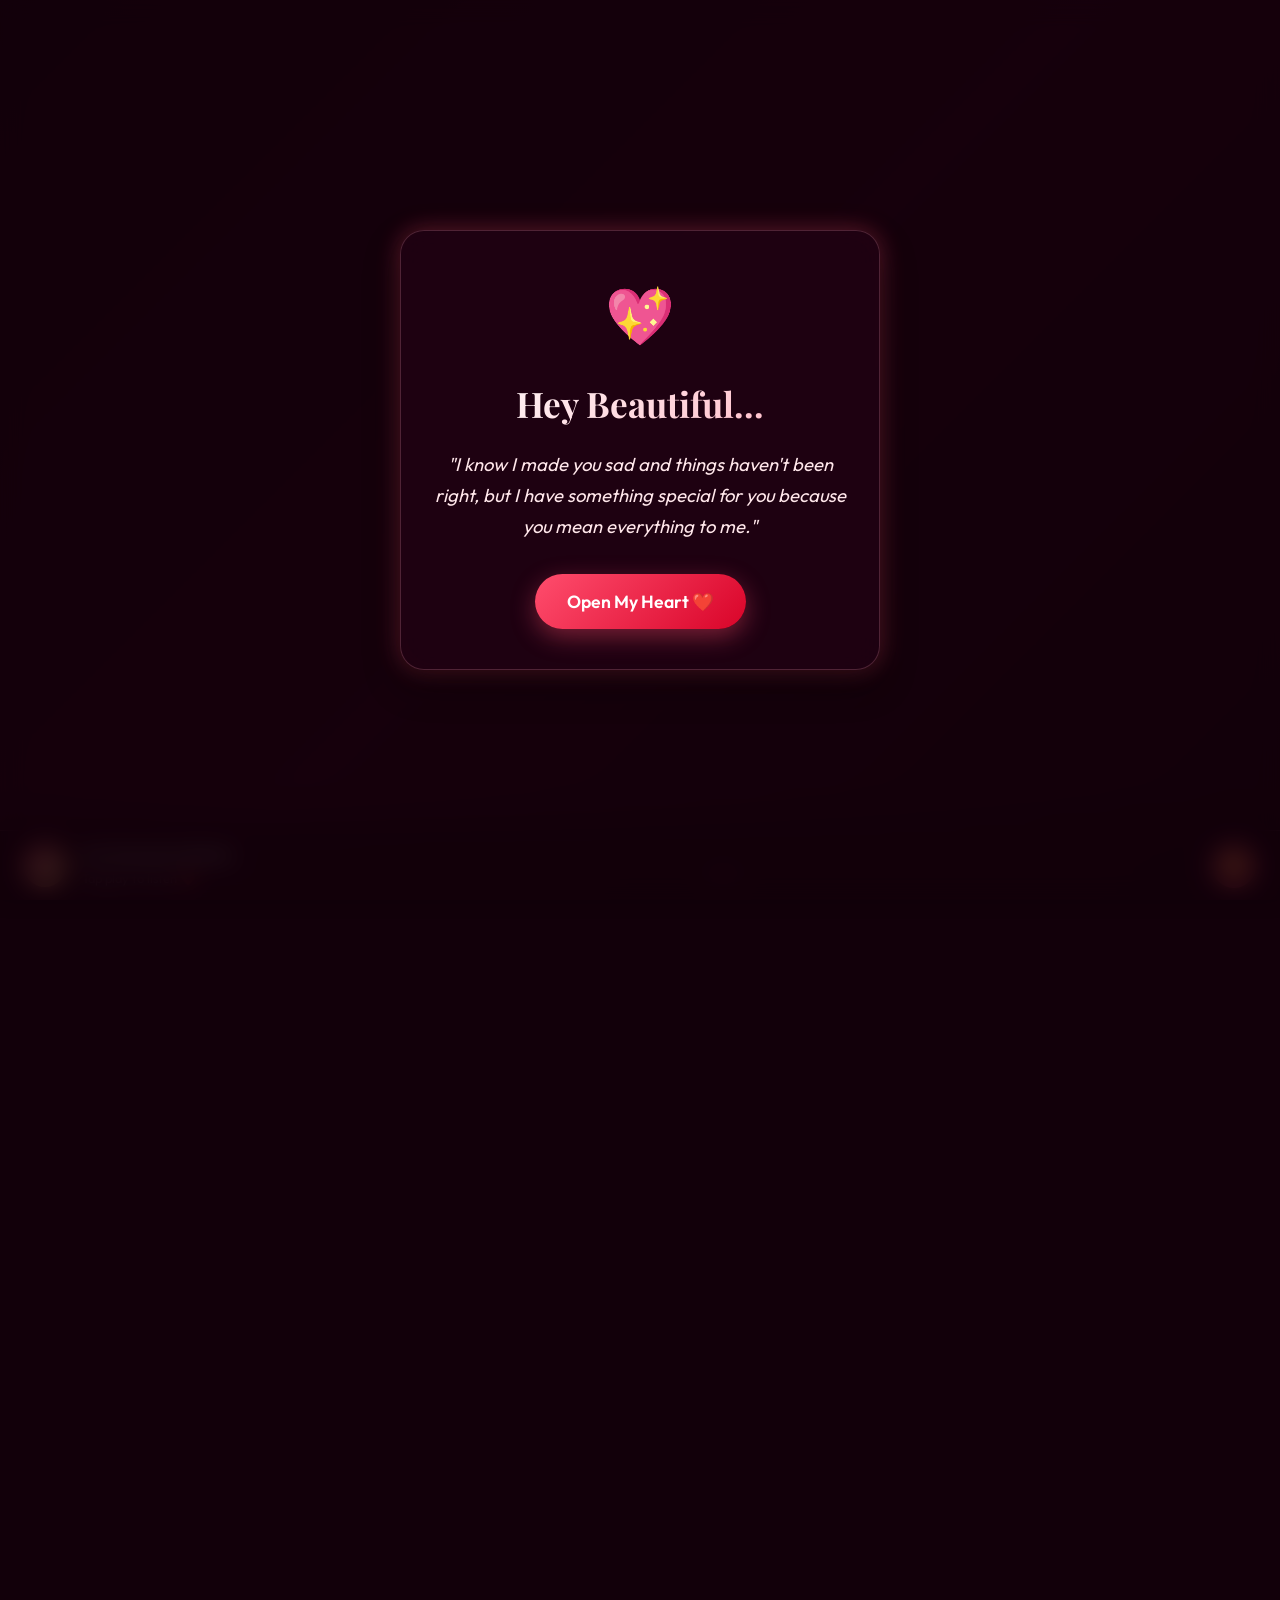
==== index.html @ ce6f336f "Add files via upload" ====
<!DOCTYPE html>
<html lang="en">
<head>
    <meta charset="UTF-8">
    <meta name="viewport" content="width=device-width, initial-scale=1.0">
    <title>For My Dearest Babu ❤️ | Apology & Belated Birthday</title>
    
    <!-- Google Fonts -->
    <link rel="preconnect" href="https://fonts.googleapis.com">
    <link rel="preconnect" href="https://fonts.gstatic.com" crossorigin>
    <link href="https://fonts.googleapis.com/css2?family=Caveat:wght@600;700&family=Outfit:wght@300;400;500;600;700&family=Playfair+Display:ital,wght@0,600;0,700;1,400&display=swap" rel="stylesheet">
    
    <!-- Main Stylesheet -->
    <link rel="stylesheet" href="style.css">
    
    <!-- Canvas Confetti Library -->
    <script src="https://cdn.jsdelivr.net/npm/canvas-confetti@1.6.0/dist/confetti.browser.min.js"></script>
</head>
<body>

    <!-- Floating Background Particles (Hearts & Sparkles) -->
    <div id="hearts-container" aria-hidden="true"></div>

    <!-- ========================================== -->
    <!-- INITIAL POPUP MODAL SCREEN                 -->
    <!-- ========================================== -->
    <div id="initial-modal" class="modal-overlay active">
        <div class="modal-card initial-card">
            <div class="modal-heart-icon">💖</div>
            <h1 class="modal-title">Hey Beautiful...</h1>
            <p class="modal-message">
                "I know I made you sad and things haven't been right, but I have something special for you because you mean everything to me."
            </p>
            <button id="open-experience-btn" class="btn btn-primary pulse-btn">
                <span>Open My Heart ❤️</span>
            </button>
        </div>
    </div>

    <!-- ========================================== -->
    <!-- MAIN CONTAINER                             -->
    <!-- ========================================== -->
    <main id="main-content" class="content-hidden">

        <!-- HEADER SECTION -->
        <header class="header">
            <div class="header-badge">A Heartfelt Note For You</div>
            <h1 class="gradient-text">I Am So Sorry, Babu</h1>
            <p class="subtitle">I ruined your special day, but my love for you is forever. Let me make it right.</p>
        </header>

        <!-- APOLOGY & STORY SECTION -->
        <section class="section apology-section">
            <div class="glass-card apology-card">
                <div class="card-sparkle top-right">✨</div>
                <div class="card-sparkle bottom-left">🌸</div>
                <h2>My Sincere Apology 🥺</h2>
                <div class="apology-text">
                    <p>
                        I know I hurt your feelings and spoiled your birthday mood. Looking back, I feel so foolish for letting anything ruin a day that was supposed to be all about celebrating <strong>YOU</strong>. 
                    </p>
                    <p>
                        You bring so much warmth, laughter, and light into my life every single day. Seeing you sad breaks my heart into a thousand pieces, especially when I'm the reason behind it. 
                    </p>
                    <p>
                        Please know that I regret it deeply. You deserve the world, all the happiness, and endless love. I promise to cherish you, listen to you, and always put a smile on your beautiful face.
                    </p>
                </div>
            </div>
        </section>

        <!-- PHOTO GALLERY SECTION -->
        <section class="section gallery-section">
            <div class="section-title">
                <h2>Our Precious Memories 📸</h2>
                <p>Every moment with you is my favorite memory</p>
            </div>

            <!-- PHOTO GALLERY GRID -->
            <!-- ========================================================================= -->
            <!-- INSTRUCTION FOR USER: TO REPLACE WITH YOUR REAL PHOTOS:                  -->
            <!-- Replace the src="assets/images/photoX.png" below with your photo paths!  -->
            <!-- ========================================================================= -->
            <div class="gallery-grid">

                <!-- Photo Card 1 -->
                <div class="polaroid-card" onclick="openLightbox('assets/images/photo1.jpg', 'My World & Me 💚')">
                    <div class="tape"></div>
                    <div class="image-wrapper">
                        <img src="assets/images/photo1.jpg" alt="Raj & Abby" loading="lazy">
                    </div>
                    <div class="polaroid-caption">My World & Me 💚</div>
                </div>

                <!-- Photo Card 2 -->
                <div class="polaroid-card" onclick="openLightbox('assets/images/photo2.jpg', 'Unforgettable Black & White Memory 🖤')">
                    <div class="tape"></div>
                    <div class="image-wrapper">
                        <img src="assets/images/photo2.jpg" alt="Sweet Moments Together" loading="lazy">
                    </div>
                    <div class="polaroid-caption">Unforgettable Memory 🖤</div>
                </div>

                <!-- Photo Card 3 -->
                <div class="polaroid-card" onclick="openLightbox('assets/images/photo3.jpg', 'Mirror Selfie With My Abby 💖')">
                    <div class="tape"></div>
                    <div class="image-wrapper">
                        <img src="assets/images/photo3.jpg" alt="Mirror Selfie" loading="lazy">
                    </div>
                    <div class="polaroid-caption">Mirror Selfie With Abby 💖</div>
                </div>

                <!-- Photo Card 4 -->
                <div class="polaroid-card" onclick="openLightbox('assets/images/photo4.jpg', 'My Gorgeous Birthday Girl ✨')">
                    <div class="tape"></div>
                    <div class="image-wrapper">
                        <img src="assets/images/photo4.jpg" alt="Beautiful Abby" loading="lazy">
                    </div>
                    <div class="polaroid-caption">My Gorgeous Abby ✨</div>
                </div>

                <!-- Photo Card 5 -->
                <div class="polaroid-card" onclick="openLightbox('assets/images/photo5.jpg', 'The Cutest Squishy Face 🥰')">
                    <div class="tape"></div>
                    <div class="image-wrapper">
                        <img src="assets/images/photo5.jpg" alt="Cute Moments" loading="lazy">
                    </div>
                    <div class="polaroid-caption">Cutest Squishy Face 🥰</div>
                </div>

            </div>
        </section>

        <!-- FORGIVENESS QUESTION SECTION -->
        <section class="section forgiveness-section" id="forgiveness-area">
            <div class="glass-card forgiveness-card">
                <div class="question-heart-pulse">❤️</div>
                <h2>Would you forgive me?</h2>
                <p>Can we make peace and celebrate your birthday together?</p>

                <div class="button-group">
                    <button id="yes-btn" class="btn btn-yes">
                        <span>YES, I Forgive You! 🥰</span>
                    </button>
                    
                    <button id="no-btn" class="btn btn-no">
                        <span id="no-btn-text">No 😤</span>
                    </button>
                </div>
            </div>
        </section>

        <!-- ========================================== -->
        <!-- CELEBRATION & FINAL MESSAGE SECTION        -->
        <!-- (REVEALED AFTER CLICKING YES)              -->
        <!-- ========================================== -->
        <section id="celebration-section" class="section celebration-section hidden">
            
            <div class="celebration-header glass-card">
                <div class="birthday-badge">🎉 IT'S PARTY TIME! 🎉</div>
                <h1 class="birthday-heading text-glow">
                    Happy Belated Birthday Babu! <br>Love you a lot ❤️
                </h1>
                <p class="birthday-sub">You hold the key to my heart forever!</p>
            </div>

            <!-- HEARTFELT BELATED BIRTHDAY LETTER -->
            <!-- ========================================================================= -->
            <!-- INSTRUCTION FOR USER: YOU CAN EDIT YOUR PERSONAL BELATED BIRTHDAY LETTER -->
            <!-- INSIDE THE DIV BELOW!                                                     -->
            <!-- ========================================================================= -->
            <div class="glass-card letter-card">
                <div class="letter-stamp">💌</div>
                <h2 class="handwritten-title">My Dearest Love,</h2>
                
                <div class="letter-body">
                    <p>
                        Happy belated birthday, baccha ❤️🥺
                    </p>
                    <p>
                        Bro, I know maine tumhara birthday spoil kar diya because of my behaviour, aur upar se main tumhare liye kuch special bhi nahi kar paya… and honestly, mujhe iska genuinely bahut bura lagta hai. You deserved so much more, especially on your special day. 🥺❤️
                    </p>
                    <p>
                        But ab main bas ye chahta hoon ki aaj se tumhara <strong>har din special ho</strong>, tum khush raho, smile karti raho, aur meri wajah se tumhe woh saari happiness mile jo tum deserve karti ho. 🫶🏻
                    </p>
                    <p>
                        Babu, main tumhare liye jitna bhi kar loon, mujhe hamesha lagega ki kam hai. Tumne mere liye itna kuch kiya hai — chahe woh tumhare surprises ho, meri side lena ho, mujhe manana ho, meri stupidities ko tolerate karna ho, ya phir har situation mein mera saath na chhodne wala tumhara <strong>never-give-up attitude</strong>. ❤️
                    </p>
                    <p>
                        Tumne mere liye bohot kuch kiya hai, aur shayad main har baar words mein express nahi kar pata ki main us sabko kitna value karta hoon. But I really do, babu. More than you know. 🥺
                    </p>
                    <p>
                        Ab meri bas ek wish hai — <strong>meri Abby hamesha happy rahe, healthy rahe, peaceful rahe aur apni beautiful si smile ke saath rahe.</strong> ❤️
                    </p>
                    <p>
                        Aur main chahta hoon ki main tumhari life mein problems ka reason nahi, balki tumhari happiness, comfort aur support ka reason banu. 🫂❤️
                    </p>
                    <p>
                        I love you so much, baccha. ❤️<br>
                        And this time, I don't just want to say it… <strong>I want to show it every single day.</strong> 🥺🫶🏻.......
                    </p>
                    
                    <div class="letter-signature">
                        Forever & Always Yours,<br>
                        <span class="signature-name">Your One and Only Raj ❤️</span>
                    </div>
                </div>
            </div>

            <!-- REASONS WHY I LOVE YOU (INTERACTIVE CARDS) -->
            <div class="reasons-wrapper">
                <h3 class="sub-title">5 Reasons Why You Are My Everything 💖</h3>
                <div class="reasons-grid">
                    <div class="reason-card">
                        <div class="reason-num">01</div>
                        <h4>Your Gorgeous Smile</h4>
                        <p>It instantly brightens up my darkest days and melts my heart every single time.</p>
                    </div>
                    <div class="reason-card">
                        <div class="reason-num">02</div>
                        <h4>Your Caring Heart</h4>
                        <p>You care so genuinely and love so purely. You make me want to be a better person.</p>
                    </div>
                    <div class="reason-card">
                        <div class="reason-num">03</div>
                        <h4>Our Inside Jokes</h4>
                        <p>No one makes me laugh like you do. We are the perfect silly team together!</p>
                    </div>
                    <div class="reason-card">
                        <div class="reason-num">04</div>
                        <h4>Your Soft Hugs</h4>
                        <p>Wrapping my arms around you feels like home. It's my favorite place in the world.</p>
                    </div>
                    <div class="reason-card">
                        <div class="reason-num">05</div>
                        <h4>Simply Being YOU</h4>
                        <p>You are unique, beautiful, funny, and precious. Never change, my love!</p>
                    </div>
                </div>
            </div>

            <!-- LOVE VOUCHERS / PROMISES -->
            <div class="vouchers-wrapper">
                <h3 class="sub-title">Your Special Birthday Love Coupons 🎟️</h3>
                <p class="voucher-sub">Tap any coupon to redeem it with me anytime!</p>
                
                <div class="vouchers-grid">
                    <div class="voucher-card" onclick="redeemVoucher(this)">
                        <div class="voucher-icon">☕</div>
                        <h4>Cotea Cafe Date</h4>
                        <p>Your favorite coffee & conversation date!</p>
                        <span class="voucher-status">Tap to Redeem</span>
                    </div>
                    <div class="voucher-card" onclick="redeemVoucher(this)">
                        <div class="voucher-icon">🌙</div>
                        <h4>Late Night Campus Walk</h4>
                        <p>Walking hand-in-hand under the stars!</p>
                        <span class="voucher-status">Tap to Redeem</span>
                    </div>
                    <div class="voucher-card" onclick="redeemVoucher(this)">
                        <div class="voucher-icon">📞</div>
                        <h4>Late Night Phone Calls</h4>
                        <p>Endless late night talks until sunrise!</p>
                        <span class="voucher-status">Tap to Redeem</span>
                    </div>
                    <div class="voucher-card" onclick="redeemVoucher(this)">
                        <div class="voucher-icon">🍦</div>
                        <h4>Late Night Ice Cream Drive</h4>
                        <p>Valid anytime! My treat!</p>
                        <span class="voucher-status">Tap to Redeem</span>
                    </div>
                    <div class="voucher-card" onclick="redeemVoucher(this)">
                        <div class="voucher-icon">🤗</div>
                        <h4>Unlimited Hugs & Cuddles</h4>
                        <p>No expiration date!</p>
                        <span class="voucher-status">Tap to Redeem</span>
                    </div>
                    <div class="voucher-card" onclick="redeemVoucher(this)">
                        <div class="voucher-icon">👑</div>
                        <h4>"You Win Any Argument" Pass</h4>
                        <p>One free win guaranteed!</p>
                        <span class="voucher-status">Tap to Redeem</span>
                    </div>
                </div>
            </div>

        </section>

    </main>

    <!-- ========================================== -->
    <!-- PLAYFUL STUBBORN 'NO' POPUP MODAL          -->
    <!-- ========================================== -->
    <div id="playful-modal" class="modal-overlay">
        <div class="modal-card alert-card">
            <div class="modal-emoji" id="alert-emoji">🥺</div>
            <h3 id="alert-title">Ab to maaf krdo please!</h3>
            <p id="alert-msg">I promise to treat you like a princess forever! Try clicking Yes!</p>
            <button id="alert-close-btn" class="btn btn-secondary">
                <span>Okay, I'll think! 💭</span>
            </button>
        </div>
    </div>

    <!-- ========================================== -->
    <!-- LIGHTBOX MODAL FOR GALLERY IMAGES          -->
    <!-- ========================================== -->
    <div id="lightbox-modal" class="modal-overlay" onclick="closeLightbox()">
        <div class="lightbox-content" onclick="event.stopPropagation()">
            <span class="lightbox-close" onclick="closeLightbox()">&times;</span>
            <img id="lightbox-img" src="" alt="Enlarged Photo">
            <p id="lightbox-caption"></p>
        </div>
    </div>

    <!-- ========================================== -->
    <!-- FIXED FLOATING AUDIO PLAYER BAR             -->
    <!-- ========================================== -->
    <div class="audio-player-bar">
        <!-- ========================================================================= -->
        <!-- INSTRUCTION FOR USER: TO ADD YOUR FAVOURITE MP3 SONG:                    -->
        <!-- Add your audio file at src="assets/audio/song.mp3" below!                -->
        <!-- ========================================================================= -->
        <audio id="bg-audio" loop>
            <source src="assets/audio/song.mp3" type="audio/mp3">
        </audio>

        <div class="player-info">
            <div class="music-disc" id="music-disc">🎵</div>
            <div class="track-details">
                <span class="track-title" id="track-title">Our Romantic Melody</span>
                <span class="track-status" id="track-status">Tap play to listen ❤️</span>
            </div>
        </div>

        <div class="equalizer-bars" id="equalizer">
            <div class="bar"></div>
            <div class="bar"></div>
            <div class="bar"></div>
            <div class="bar"></div>
        </div>

        <button id="audio-toggle-btn" class="audio-btn" title="Play / Pause Song">
            <span id="audio-btn-icon">▶️</span>
        </button>
    </div>

    <!-- Main JavaScript File -->
    <script src="script.js"></script>
</body>
</html>
---- style.css ----
/* ==========================================
   CSS DESIGN SYSTEM & STYLING
   Project: Romantic Apology & Birthday Website
   ========================================== */

:root {
    --bg-dark: #12000a;
    --bg-gradient: linear-gradient(135deg, #18000e 0%, #2e001b 50%, #15000c 100%);
    --card-bg: rgba(255, 255, 255, 0.08);
    --card-border: rgba(255, 154, 180, 0.22);
    --card-hover-border: rgba(255, 77, 109, 0.5);
    
    --primary-rose: #ff4d6d;
    --primary-light: #ff758f;
    --primary-soft: #ffb3c1;
    --accent-gold: #ffd166;
    --accent-glow: #ff85a1;
    
    --text-white: #ffffff;
    --text-pink: #ffe6ea;
    --text-muted: #d8b4bc;
    
    --font-heading: 'Playfair Display', serif;
    --font-body: 'Outfit', sans-serif;
    --font-handwriting: 'Caveat', cursive;
    
    --radius-lg: 24px;
    --radius-md: 16px;
    --radius-sm: 12px;
    
    --shadow-glow: 0 0 25px rgba(255, 77, 109, 0.35);
    --shadow-card: 0 15px 35px rgba(0, 0, 0, 0.4);
    
    --transition-fast: 0.25s ease;
    --transition-smooth: 0.4s cubic-bezier(0.16, 1, 0.3, 1);
}

/* RESET & BASE STYLES */
* {
    margin: 0;
    padding: 0;
    box-sizing: border-box;
    -webkit-tap-highlight-color: transparent;
}

html {
    scroll-behavior: smooth;
    font-size: 16px;
}

body {
    background: var(--bg-dark);
    background-image: var(--bg-gradient);
    background-attachment: fixed;
    color: var(--text-pink);
    font-family: var(--font-body);
    min-height: 100vh;
    overflow-x: hidden;
    position: relative;
    line-height: 1.6;
    padding-bottom: 90px; /* space for fixed audio player */
}

/* FLOATING HEARTS BACKGROUND */
#hearts-container {
    position: fixed;
    top: 0;
    left: 0;
    width: 100vw;
    height: 100vh;
    pointer-events: none;
    z-index: 1;
    overflow: hidden;
}

.floating-heart {
    position: absolute;
    bottom: -50px;
    color: var(--primary-rose);
    opacity: 0.6;
    font-size: 1.5rem;
    animation: floatUp 8s linear infinite;
}

@keyframes floatUp {
    0% {
        transform: translateY(0) rotate(0deg) scale(0.8);
        opacity: 0;
    }
    10% {
        opacity: 0.7;
    }
    90% {
        opacity: 0.7;
    }
    100% {
        transform: translateY(-115vh) rotate(360deg) scale(1.2);
        opacity: 0;
    }
}

/* MAIN LAYOUT CONTAINER */
main {
    max-width: 800px;
    margin: 0 auto;
    padding: 2rem 1.25rem;
    position: relative;
    z-index: 2;
    transition: opacity var(--transition-smooth), transform var(--transition-smooth);
}

.content-hidden {
    opacity: 0;
    transform: translateY(30px);
    pointer-events: none;
}

/* ==========================================
   MODAL DIALOGS (INITIAL & PLAYFUL NO & LIGHTBOX)
   ========================================== */
.modal-overlay {
    position: fixed;
    top: 0;
    left: 0;
    width: 100vw;
    height: 100vh;
    background: rgba(18, 0, 10, 0.85);
    backdrop-filter: blur(12px);
    -webkit-backdrop-filter: blur(12px);
    display: flex;
    align-items: center;
    justify-content: center;
    z-index: 1000;
    padding: 1.5rem;
    opacity: 0;
    pointer-events: none;
    transition: opacity var(--transition-smooth);
}

.modal-overlay.active {
    opacity: 1;
    pointer-events: auto;
}

.modal-card {
    background: rgba(35, 2, 20, 0.75);
    border: 1px solid var(--card-border);
    border-radius: var(--radius-lg);
    padding: 2.5rem 2rem;
    max-width: 480px;
    width: 100%;
    text-align: center;
    box-shadow: var(--shadow-card), var(--shadow-glow);
    backdrop-filter: blur(20px);
    transform: scale(0.9);
    transition: transform var(--transition-smooth);
}

.modal-overlay.active .modal-card {
    transform: scale(1);
}

.modal-heart-icon, .modal-emoji {
    font-size: 3.5rem;
    margin-bottom: 1rem;
    animation: heartBeat 1.8s infinite;
}

@keyframes heartBeat {
    0%, 100% { transform: scale(1); }
    15% { transform: scale(1.25); }
    30% { transform: scale(1); }
    45% { transform: scale(1.15); }
}

.modal-title {
    font-family: var(--font-heading);
    font-size: 2.2rem;
    color: var(--text-white);
    margin-bottom: 1rem;
    background: linear-gradient(135deg, #ffffff 0%, var(--primary-soft) 100%);
    -webkit-background-clip: text;
    -webkit-text-fill-color: transparent;
}

.modal-message {
    font-size: 1.15rem;
    color: var(--text-pink);
    margin-bottom: 2rem;
    font-style: italic;
    line-height: 1.7;
}

/* ==========================================
   BUTTON STYLES
   ========================================== */
.btn {
    display: inline-flex;
    align-items: center;
    justify-content: center;
    gap: 0.6rem;
    padding: 1rem 2rem;
    border-radius: 50px;
    font-size: 1.1rem;
    font-weight: 600;
    font-family: var(--font-body);
    border: none;
    cursor: pointer;
    transition: all var(--transition-smooth);
    position: relative;
    overflow: hidden;
}

.btn-primary {
    background: linear-gradient(135deg, var(--primary-rose) 0%, #d90429 100%);
    color: var(--text-white);
    box-shadow: 0 8px 25px rgba(255, 77, 109, 0.4);
}

.btn-primary:hover {
    transform: translateY(-3px) scale(1.03);
    box-shadow: 0 12px 30px rgba(255, 77, 109, 0.6);
}

.pulse-btn {
    animation: buttonGlow 2s infinite alternate;
}

@keyframes buttonGlow {
    0% { box-shadow: 0 0 15px rgba(255, 77, 109, 0.4); }
    100% { box-shadow: 0 0 35px rgba(255, 77, 109, 0.8), 0 0 10px #ffffff; }
}

.btn-yes {
    background: linear-gradient(135deg, #2b9348 0%, #55a630 100%);
    color: var(--text-white);
    box-shadow: 0 8px 25px rgba(43, 147, 72, 0.4);
    font-size: 1.2rem;
    padding: 1.1rem 2.2rem;
}

.btn-yes:hover {
    transform: scale(1.05);
    box-shadow: 0 12px 35px rgba(43, 147, 72, 0.6);
}

.btn-no {
    background: rgba(255, 255, 255, 0.12);
    color: var(--text-pink);
    border: 1px solid rgba(255, 255, 255, 0.2);
    font-size: 1.1rem;
}

.btn-no:hover {
    background: rgba(255, 77, 109, 0.2);
}

.btn-secondary {
    background: rgba(255, 255, 255, 0.15);
    color: var(--text-white);
    border: 1px solid var(--card-border);
}

.btn-secondary:hover {
    background: rgba(255, 255, 255, 0.25);
}

/* ==========================================
   HEADER SECTION STYLING
   ========================================== */
.header {
    text-align: center;
    margin-bottom: 3rem;
}

.header-badge {
    display: inline-block;
    padding: 0.4rem 1.2rem;
    border-radius: 50px;
    background: rgba(255, 77, 109, 0.15);
    border: 1px solid rgba(255, 77, 109, 0.3);
    color: var(--primary-light);
    font-size: 0.9rem;
    font-weight: 500;
    letter-spacing: 1px;
    margin-bottom: 1rem;
    text-transform: uppercase;
}

.gradient-text {
    font-family: var(--font-heading);
    font-size: 3rem;
    margin-bottom: 0.8rem;
    background: linear-gradient(135deg, #ffffff 0%, var(--primary-light) 50%, var(--accent-gold) 100%);
    -webkit-background-clip: text;
    -webkit-text-fill-color: transparent;
}

.subtitle {
    font-size: 1.15rem;
    color: var(--text-muted);
    max-width: 550px;
    margin: 0 auto;
}

/* ==========================================
   GLASS CARDS & SECTIONS
   ========================================== */
.section {
    margin-bottom: 3.5rem;
}

.glass-card {
    background: var(--card-bg);
    border: 1px solid var(--card-border);
    border-radius: var(--radius-lg);
    padding: 2.2rem;
    box-shadow: var(--shadow-card);
    backdrop-filter: blur(16px);
    -webkit-backdrop-filter: blur(16px);
    position: relative;
    overflow: hidden;
    transition: border-color var(--transition-smooth);
}

.glass-card:hover {
    border-color: var(--card-hover-border);
}

.card-sparkle {
    position: absolute;
    font-size: 1.8rem;
    opacity: 0.5;
    pointer-events: none;
}
.top-right { top: 15px; right: 20px; }
.bottom-left { bottom: 15px; left: 20px; }

/* APOLOGY TEXT */
.apology-card h2 {
    font-family: var(--font-heading);
    font-size: 2rem;
    color: var(--text-white);
    margin-bottom: 1.2rem;
    display: flex;
    align-items: center;
    gap: 0.6rem;
}

.apology-text p {
    font-size: 1.1rem;
    margin-bottom: 1.2rem;
    color: var(--text-pink);
    line-height: 1.8;
}

.apology-text p:last-child {
    margin-bottom: 0;
}

/* ==========================================
   PHOTO GALLERY SECTION (POLAROID STYLING)
   ========================================== */
.section-title {
    text-align: center;
    margin-bottom: 2rem;
}

.section-title h2 {
    font-family: var(--font-heading);
    font-size: 2.2rem;
    color: var(--text-white);
    margin-bottom: 0.4rem;
}

.section-title p {
    color: var(--text-muted);
    font-size: 1rem;
}

.gallery-grid {
    display: grid;
    grid-template-columns: repeat(2, 1fr);
    gap: 1.8rem;
}

.polaroid-card {
    background: #ffffff;
    padding: 12px 12px 18px 12px;
    border-radius: 6px;
    box-shadow: 0 10px 25px rgba(0, 0, 0, 0.5);
    position: relative;
    cursor: pointer;
    transition: transform var(--transition-smooth), box-shadow var(--transition-smooth);
    transform: rotate(calc(var(--rand-rotate, -2deg)));
}

.gallery-grid .polaroid-card:nth-child(1) { transform: rotate(-3deg); }
.gallery-grid .polaroid-card:nth-child(2) { transform: rotate(2deg); }
.gallery-grid .polaroid-card:nth-child(3) { transform: rotate(2.5deg); }
.gallery-grid .polaroid-card:nth-child(4) { transform: rotate(-2deg); }

.polaroid-card:hover {
    transform: scale(1.05) rotate(0deg) !important;
    z-index: 10;
    box-shadow: 0 20px 40px rgba(255, 77, 109, 0.4);
}

.tape {
    position: absolute;
    top: -12px;
    left: 50%;
    transform: translateX(-50%);
    width: 80px;
    height: 24px;
    background: rgba(255, 255, 255, 0.45);
    border: 1px solid rgba(255, 255, 255, 0.6);
    box-shadow: 0 2px 5px rgba(0,0,0,0.1);
    z-index: 2;
}

.image-wrapper {
    width: 100%;
    aspect-ratio: 4 / 3;
    overflow: hidden;
    border-radius: 4px;
    background: #1a000d;
}

.image-wrapper img {
    width: 100%;
    height: 100%;
    object-fit: cover;
    display: block;
    transition: transform 0.5s ease;
}

.polaroid-card:hover .image-wrapper img {
    transform: scale(1.08);
}

.polaroid-caption {
    font-family: var(--font-handwriting);
    font-size: 1.4rem;
    font-weight: 700;
    color: #2b0019;
    text-align: center;
    margin-top: 10px;
}

/* ==========================================
   FORGIVENESS QUESTION SECTION
   ========================================== */
.forgiveness-card {
    text-align: center;
    padding: 3rem 2rem;
    background: linear-gradient(135deg, rgba(255, 77, 109, 0.12) 0%, rgba(35, 2, 20, 0.8) 100%);
}

.question-heart-pulse {
    font-size: 3.5rem;
    margin-bottom: 1rem;
    display: inline-block;
    animation: heartPulse 1.5s infinite;
}

@keyframes heartPulse {
    0% { transform: scale(1); }
    50% { transform: scale(1.2); }
    100% { transform: scale(1); }
}

.forgiveness-card h2 {
    font-family: var(--font-heading);
    font-size: 2.5rem;
    color: var(--text-white);
    margin-bottom: 0.6rem;
}

.forgiveness-card p {
    font-size: 1.15rem;
    color: var(--text-muted);
    margin-bottom: 2.5rem;
}

.button-group {
    display: flex;
    align-items: center;
    justify-content: center;
    gap: 1.5rem;
    flex-wrap: wrap;
    position: relative;
    min-height: 80px;
}

/* ==========================================
   CELEBRATION SECTION (HAPPY BELATED BIRTHDAY)
   ========================================== */
.hidden {
    display: none !important;
}

.celebration-section {
    animation: fadeIn 1s ease forwards;
}

@keyframes fadeIn {
    from { opacity: 0; transform: translateY(20px); }
    to { opacity: 1; transform: translateY(0); }
}

.celebration-header {
    text-align: center;
    padding: 3.5rem 2rem;
    margin-bottom: 2.5rem;
    background: linear-gradient(135deg, rgba(255, 77, 109, 0.25) 0%, rgba(43, 0, 24, 0.85) 100%);
}

.birthday-badge {
    display: inline-block;
    padding: 0.5rem 1.5rem;
    border-radius: 50px;
    background: rgba(255, 209, 102, 0.2);
    border: 1px solid var(--accent-gold);
    color: var(--accent-gold);
    font-weight: 700;
    font-size: 0.95rem;
    letter-spacing: 1px;
    margin-bottom: 1.2rem;
}

.birthday-heading {
    font-family: var(--font-heading);
    font-size: 2.8rem;
    line-height: 1.25;
    margin-bottom: 1rem;
    color: #ffffff;
}

.text-glow {
    text-shadow: 0 0 20px rgba(255, 77, 109, 0.8), 0 0 40px rgba(255, 209, 102, 0.5);
}

.birthday-sub {
    font-size: 1.2rem;
    color: var(--primary-soft);
}

/* LETTER CARD STYLING */
.letter-card {
    padding: 3rem 2.5rem;
    margin-bottom: 3rem;
    background: rgba(255, 245, 247, 0.08);
}

.letter-stamp {
    position: absolute;
    top: 20px;
    right: 25px;
    font-size: 2.8rem;
}

.handwritten-title {
    font-family: var(--font-handwriting);
    font-size: 2.8rem;
    color: var(--primary-light);
    margin-bottom: 1.5rem;
}

.letter-body p {
    font-size: 1.15rem;
    line-height: 1.85;
    margin-bottom: 1.5rem;
    color: var(--text-pink);
}

.letter-signature {
    font-family: var(--font-handwriting);
    font-size: 1.8rem;
    margin-top: 2rem;
    text-align: right;
    color: var(--accent-gold);
}

.signature-name {
    font-size: 2.2rem;
    font-weight: 700;
}

/* REASONS I LOVE YOU STYLING */
.sub-title {
    font-family: var(--font-heading);
    font-size: 1.8rem;
    color: var(--text-white);
    text-align: center;
    margin-bottom: 1.8rem;
}

.reasons-wrapper {
    margin-bottom: 3.5rem;
}

.reasons-grid {
    display: grid;
    grid-template-columns: repeat(auto-fit, minmax(220px, 1fr));
    gap: 1.25rem;
}

.reason-card {
    background: var(--card-bg);
    border: 1px solid var(--card-border);
    border-radius: var(--radius-md);
    padding: 1.5rem;
    transition: transform var(--transition-smooth), border-color var(--transition-smooth);
}

.reason-card:hover {
    transform: translateY(-5px);
    border-color: var(--primary-rose);
}

.reason-num {
    font-family: var(--font-heading);
    font-size: 2rem;
    font-weight: 700;
    color: var(--primary-rose);
    opacity: 0.6;
    margin-bottom: 0.5rem;
}

.reason-card h4 {
    font-size: 1.2rem;
    color: var(--text-white);
    margin-bottom: 0.5rem;
}

.reason-card p {
    font-size: 0.95rem;
    color: var(--text-muted);
}

/* VOUCHERS / COUPONS */
.vouchers-wrapper {
    margin-bottom: 3rem;
}

.voucher-sub {
    text-align: center;
    color: var(--text-muted);
    margin-top: -1rem;
    margin-bottom: 1.8rem;
}

.vouchers-grid {
    display: grid;
    grid-template-columns: repeat(auto-fit, minmax(240px, 1fr));
    gap: 1.25rem;
}

.voucher-card {
    background: linear-gradient(135deg, rgba(255, 77, 109, 0.15) 0%, rgba(255, 209, 102, 0.08) 100%);
    border: 2px dashed var(--primary-soft);
    border-radius: var(--radius-md);
    padding: 1.5rem;
    text-align: center;
    cursor: pointer;
    transition: all var(--transition-smooth);
    position: relative;
}

.voucher-card:hover {
    transform: scale(1.03);
    border-color: var(--accent-gold);
    background: linear-gradient(135deg, rgba(255, 77, 109, 0.25) 0%, rgba(255, 209, 102, 0.15) 100%);
}

.voucher-icon {
    font-size: 2.5rem;
    margin-bottom: 0.6rem;
}

.voucher-card h4 {
    font-size: 1.15rem;
    color: var(--text-white);
    margin-bottom: 0.4rem;
}

.voucher-card p {
    font-size: 0.9rem;
    color: var(--text-muted);
    margin-bottom: 0.8rem;
}

.voucher-status {
    display: inline-block;
    padding: 0.3rem 0.8rem;
    border-radius: 50px;
    background: rgba(255, 255, 255, 0.15);
    font-size: 0.8rem;
    font-weight: 600;
    color: var(--accent-gold);
}

.voucher-card.redeemed {
    border-style: solid;
    border-color: #2b9348;
    background: rgba(43, 147, 72, 0.2);
}

.voucher-card.redeemed .voucher-status {
    background: #2b9348;
    color: #ffffff;
}

/* ==========================================
   LIGHTBOX MODAL STYLING
   ========================================== */
.lightbox-content {
    position: relative;
    max-width: 90vw;
    max-height: 85vh;
    text-align: center;
}

.lightbox-content img {
    max-width: 100%;
    max-height: 75vh;
    border-radius: var(--radius-md);
    box-shadow: var(--shadow-card), 0 0 30px rgba(255, 77, 109, 0.5);
    object-fit: contain;
}

.lightbox-close {
    position: absolute;
    top: -40px;
    right: 0;
    font-size: 2.5rem;
    color: var(--text-white);
    cursor: pointer;
}

#lightbox-caption {
    font-family: var(--font-handwriting);
    font-size: 1.8rem;
    color: var(--text-white);
    margin-top: 12px;
}

/* ==========================================
   FIXED FLOATING AUDIO PLAYER BAR
   ========================================== */
.audio-player-bar {
    position: fixed;
    bottom: 0;
    left: 0;
    width: 100vw;
    background: rgba(20, 0, 12, 0.92);
    border-top: 1px solid var(--card-border);
    backdrop-filter: blur(20px);
    -webkit-backdrop-filter: blur(20px);
    padding: 0.75rem 1.5rem;
    display: flex;
    align-items: center;
    justify-content: space-between;
    z-index: 999;
    box-shadow: 0 -10px 25px rgba(0, 0, 0, 0.5);
}

.player-info {
    display: flex;
    align-items: center;
    gap: 1rem;
}

.music-disc {
    width: 42px;
    height: 42px;
    border-radius: 50%;
    background: linear-gradient(135deg, var(--primary-rose), var(--accent-gold));
    display: flex;
    align-items: center;
    justify-content: center;
    font-size: 1.2rem;
    box-shadow: 0 0 12px rgba(255, 77, 109, 0.5);
}

.music-disc.playing {
    animation: spinDisc 4s linear infinite;
}

@keyframes spinDisc {
    100% { transform: rotate(360deg); }
}

.track-details {
    display: flex;
    flex-direction: column;
}

.track-title {
    font-size: 0.95rem;
    font-weight: 600;
    color: var(--text-white);
}

.track-status {
    font-size: 0.8rem;
    color: var(--text-muted);
}

/* EQUALIZER BARS */
.equalizer-bars {
    display: flex;
    align-items: flex-end;
    gap: 4px;
    height: 20px;
}

.equalizer-bars .bar {
    width: 4px;
    height: 4px;
    background: var(--primary-rose);
    border-radius: 2px;
    transition: height 0.2s ease;
}

.equalizer-bars.active .bar:nth-child(1) { animation: equalizing 0.8s infinite alternate; }
.equalizer-bars.active .bar:nth-child(2) { animation: equalizing 0.6s 0.2s infinite alternate; }
.equalizer-bars.active .bar:nth-child(3) { animation: equalizing 0.9s 0.1s infinite alternate; }
.equalizer-bars.active .bar:nth-child(4) { animation: equalizing 0.7s 0.3s infinite alternate; }

@keyframes equalizing {
    0% { height: 4px; }
    100% { height: 22px; background: var(--accent-gold); }
}

.audio-btn {
    width: 44px;
    height: 44px;
    border-radius: 50%;
    border: none;
    background: var(--primary-rose);
    color: #ffffff;
    font-size: 1.2rem;
    cursor: pointer;
    display: flex;
    align-items: center;
    justify-content: center;
    transition: transform var(--transition-fast);
}

.audio-btn:hover {
    transform: scale(1.1);
}

/* ==========================================
   RESPONSIVE MOBILE BREAKPOINTS
   ========================================== */
@media (max-width: 600px) {
    .gradient-text {
        font-size: 2.2rem;
    }
    
    .gallery-grid {
        grid-template-columns: 1fr;
        gap: 1.5rem;
    }

    .modal-card {
        padding: 2rem 1.25rem;
    }

    .modal-title {
        font-size: 1.8rem;
    }

    .forgiveness-card h2 {
        font-size: 2rem;
    }

    .birthday-heading {
        font-size: 2rem;
    }

    .letter-card {
        padding: 2rem 1.5rem;
    }

    .button-group {
        flex-direction: column;
        width: 100%;
    }

    .btn-yes, .btn-no {
        width: 100%;
    }
}
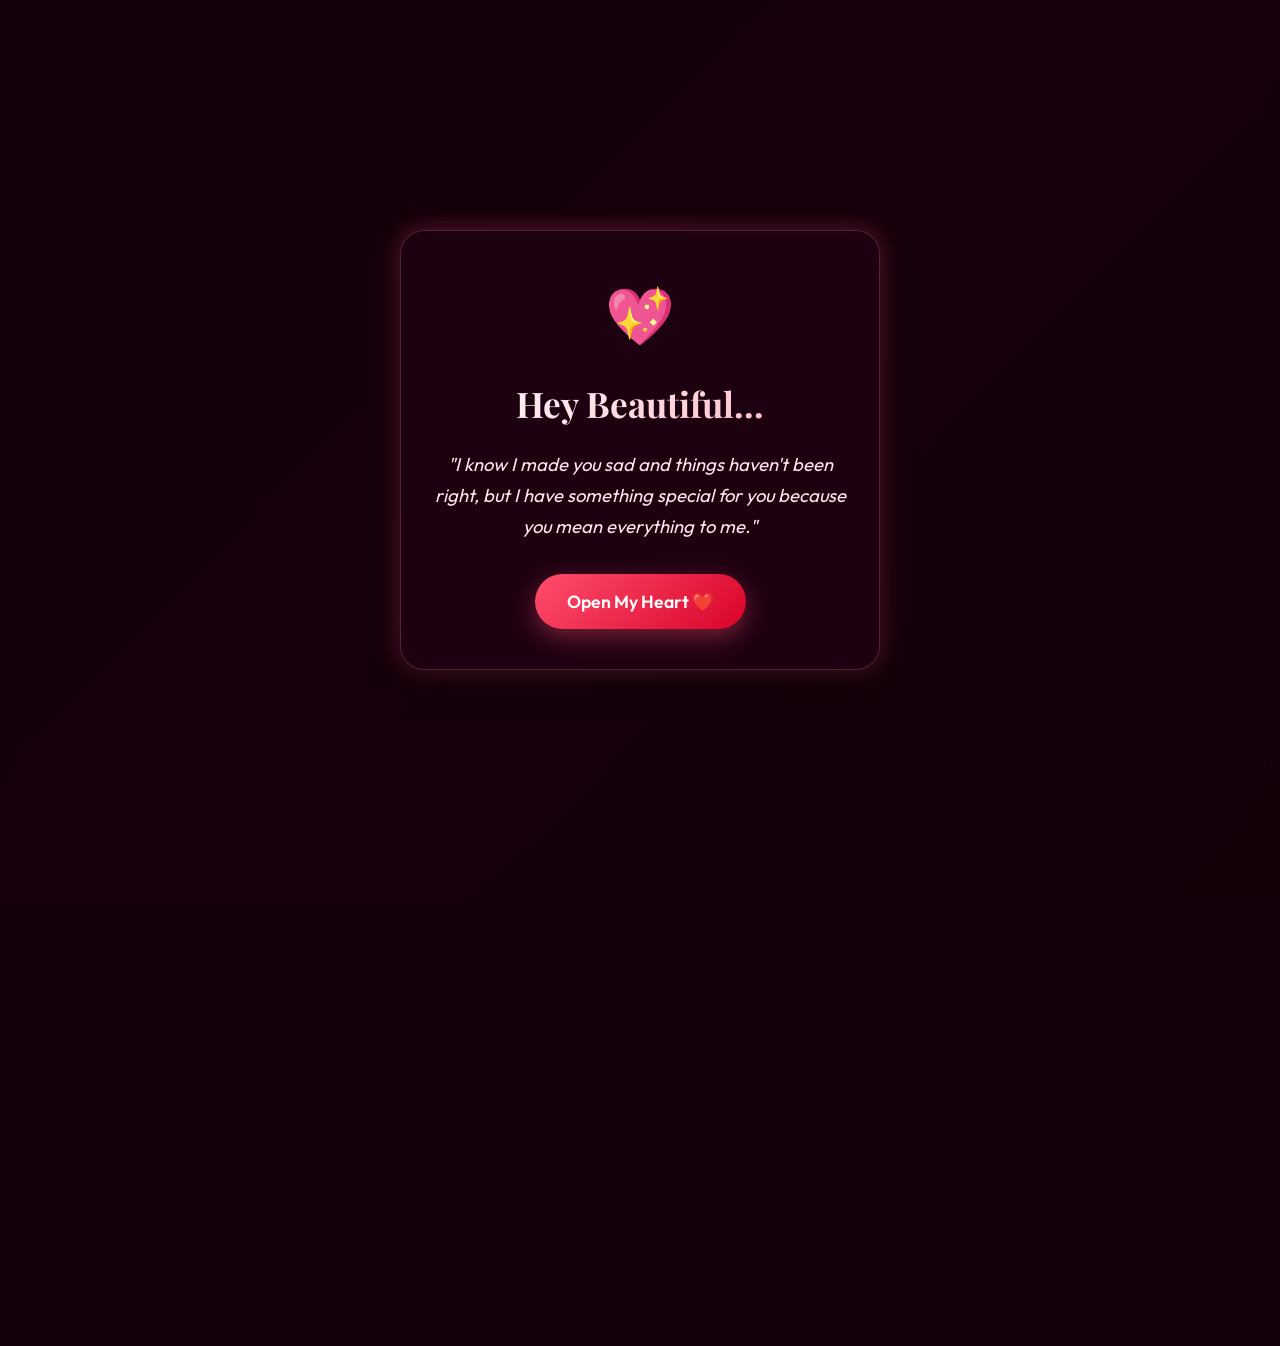
==== commit 75e43751: "Update index.html" ====
--- a/index.html
+++ b/index.html
@@ -69,68 +69,6 @@
             </div>
         </section>
 
-        <!-- PHOTO GALLERY SECTION -->
-        <section class="section gallery-section">
-            <div class="section-title">
-                <h2>Our Precious Memories 📸</h2>
-                <p>Every moment with you is my favorite memory</p>
-            </div>
-
-            <!-- PHOTO GALLERY GRID -->
-            <!-- ========================================================================= -->
-            <!-- INSTRUCTION FOR USER: TO REPLACE WITH YOUR REAL PHOTOS:                  -->
-            <!-- Replace the src="assets/images/photoX.png" below with your photo paths!  -->
-            <!-- ========================================================================= -->
-            <div class="gallery-grid">
-
-                <!-- Photo Card 1 -->
-                <div class="polaroid-card" onclick="openLightbox('assets/images/photo1.jpg', 'My World & Me 💚')">
-                    <div class="tape"></div>
-                    <div class="image-wrapper">
-                        <img src="assets/images/photo1.jpg" alt="Raj & Abby" loading="lazy">
-                    </div>
-                    <div class="polaroid-caption">My World & Me 💚</div>
-                </div>
-
-                <!-- Photo Card 2 -->
-                <div class="polaroid-card" onclick="openLightbox('assets/images/photo2.jpg', 'Unforgettable Black & White Memory 🖤')">
-                    <div class="tape"></div>
-                    <div class="image-wrapper">
-                        <img src="assets/images/photo2.jpg" alt="Sweet Moments Together" loading="lazy">
-                    </div>
-                    <div class="polaroid-caption">Unforgettable Memory 🖤</div>
-                </div>
-
-                <!-- Photo Card 3 -->
-                <div class="polaroid-card" onclick="openLightbox('assets/images/photo3.jpg', 'Mirror Selfie With My Abby 💖')">
-                    <div class="tape"></div>
-                    <div class="image-wrapper">
-                        <img src="assets/images/photo3.jpg" alt="Mirror Selfie" loading="lazy">
-                    </div>
-                    <div class="polaroid-caption">Mirror Selfie With Abby 💖</div>
-                </div>
-
-                <!-- Photo Card 4 -->
-                <div class="polaroid-card" onclick="openLightbox('assets/images/photo4.jpg', 'My Gorgeous Birthday Girl ✨')">
-                    <div class="tape"></div>
-                    <div class="image-wrapper">
-                        <img src="assets/images/photo4.jpg" alt="Beautiful Abby" loading="lazy">
-                    </div>
-                    <div class="polaroid-caption">My Gorgeous Abby ✨</div>
-                </div>
-
-                <!-- Photo Card 5 -->
-                <div class="polaroid-card" onclick="openLightbox('assets/images/photo5.jpg', 'The Cutest Squishy Face 🥰')">
-                    <div class="tape"></div>
-                    <div class="image-wrapper">
-                        <img src="assets/images/photo5.jpg" alt="Cute Moments" loading="lazy">
-                    </div>
-                    <div class="polaroid-caption">Cutest Squishy Face 🥰</div>
-                </div>
-
-            </div>
-        </section>
-
         <!-- FORGIVENESS QUESTION SECTION -->
         <section class="section forgiveness-section" id="forgiveness-area">
             <div class="glass-card forgiveness-card">
@@ -190,7 +128,7 @@
                         Tumne mere liye bohot kuch kiya hai, aur shayad main har baar words mein express nahi kar pata ki main us sabko kitna value karta hoon. But I really do, babu. More than you know. 🥺
                     </p>
                     <p>
-                        Ab meri bas ek wish hai — <strong>meri Abby hamesha happy rahe, healthy rahe, peaceful rahe aur apni beautiful si smile ke saath rahe.</strong> ❤️
+                        Ab meri bas ek wish hai — <strong>meri Sanshu hamesha happy rahe, healthy rahe, peaceful rahe aur apni beautiful si smile ke saath rahe.</strong> ❤️
                     </p>
                     <p>
                         Aur main chahta hoon ki main tumhari life mein problems ka reason nahi, balki tumhari happiness, comfort aur support ka reason banu. 🫂❤️
@@ -313,37 +251,7 @@
         </div>
     </div>
 
-    <!-- ========================================== -->
-    <!-- FIXED FLOATING AUDIO PLAYER BAR             -->
-    <!-- ========================================== -->
-    <div class="audio-player-bar">
-        <!-- ========================================================================= -->
-        <!-- INSTRUCTION FOR USER: TO ADD YOUR FAVOURITE MP3 SONG:                    -->
-        <!-- Add your audio file at src="assets/audio/song.mp3" below!                -->
-        <!-- ========================================================================= -->
-        <audio id="bg-audio" loop>
-            <source src="assets/audio/song.mp3" type="audio/mp3">
-        </audio>
-
-        <div class="player-info">
-            <div class="music-disc" id="music-disc">🎵</div>
-            <div class="track-details">
-                <span class="track-title" id="track-title">Our Romantic Melody</span>
-                <span class="track-status" id="track-status">Tap play to listen ❤️</span>
-            </div>
-        </div>
-
-        <div class="equalizer-bars" id="equalizer">
-            <div class="bar"></div>
-            <div class="bar"></div>
-            <div class="bar"></div>
-            <div class="bar"></div>
-        </div>
-
-        <button id="audio-toggle-btn" class="audio-btn" title="Play / Pause Song">
-            <span id="audio-btn-icon">▶️</span>
-        </button>
-    </div>
+    
 
     <!-- Main JavaScript File -->
     <script src="script.js"></script>
